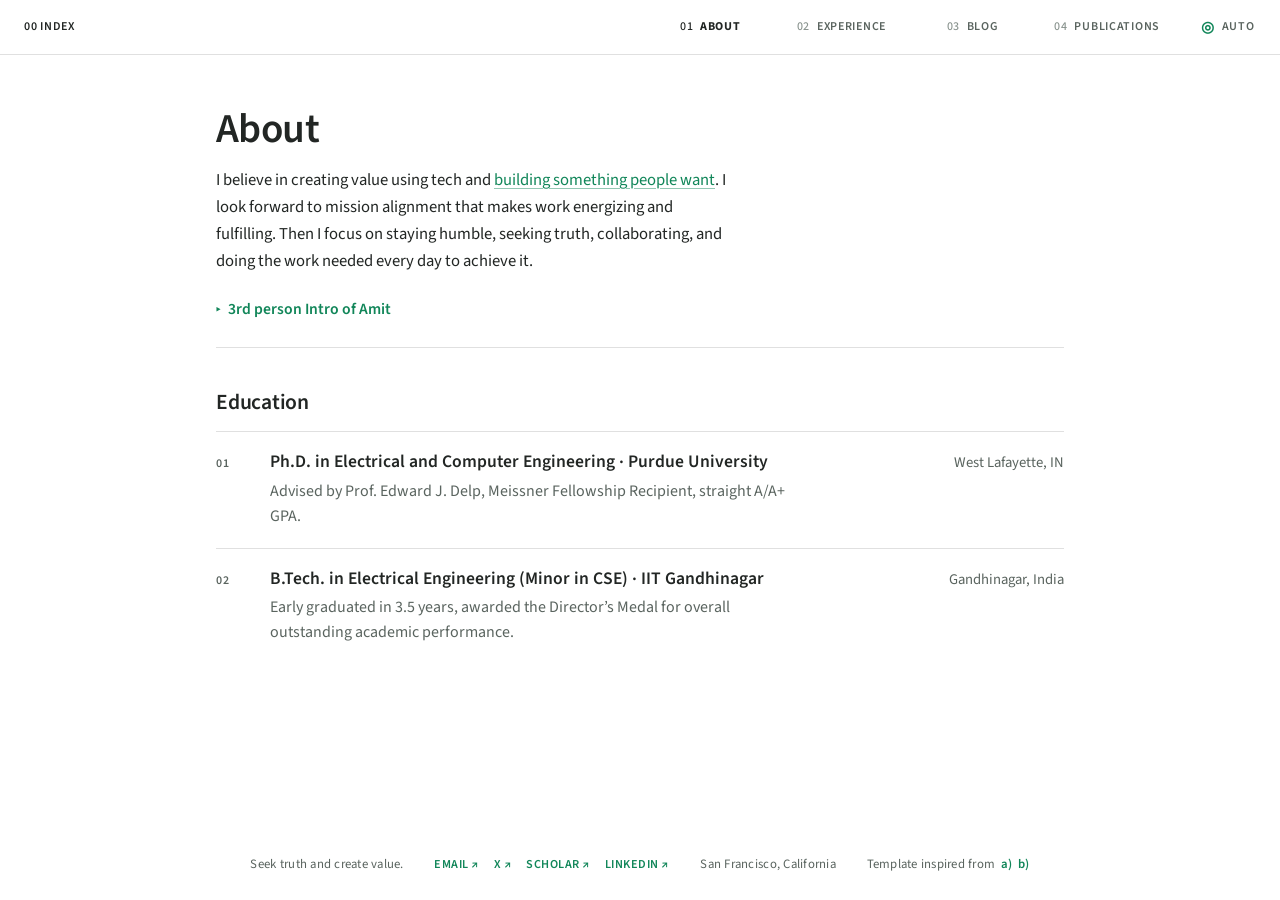
==== about/index.html @ ebe4e6be "Update personal philosophy statement on homepage and About page" ====
<!DOCTYPE html>
<html lang="en">
<head>
  <meta charset="UTF-8">
  <meta name="viewport" content="width=device-width, initial-scale=1">
  <title>About — Amit Kumar Singh Yadav</title>
  <meta name="description" content="Philosophy, biography, and education of Amit Kumar Singh Yadav.">
  <link rel="preconnect" href="https://fonts.googleapis.com">
  <link rel="preconnect" href="https://fonts.gstatic.com" crossorigin>
  <link rel="stylesheet" href="https://fonts.googleapis.com/css2?family=Source+Sans+3:ital,wght@0,300..700;1,300..700&display=swap">
  <link rel="stylesheet" href="/assets/site.css?v=7">
  <script>
    (() => {
      const root = document.documentElement;
      try {
        localStorage.removeItem('amit-theme');
        localStorage.removeItem('theme');
        const stored = sessionStorage.getItem('amit-theme-mode');
        const mode = stored === 'light' || stored === 'dark' ? stored : 'auto';
        const theme = mode === 'auto'
          ? matchMedia('(prefers-color-scheme: dark)').matches ? 'dark' : 'light'
          : mode;
        root.dataset.theme = theme;
        root.dataset.themeMode = mode;
        root.style.colorScheme = theme;
      } catch (_) {}
    })();
  </script>
</head>
<body>
  <a class="skip-link" href="#main-content">Skip to content</a>

  <main id="main-content" class="inner-page">
    <nav class="in-page-nav" aria-label="Primary navigation">
      <div class="nav-index-slot">
        <a href="/">00 INDEX</a>
      </div>
      <div class="in-page-links">
        <a aria-current="page" href="/about/"><span>01</span> ABOUT</a>
        <a href="/experience/"><span>02</span> EXPERIENCE</a>
        <a href="/blog/"><span>03</span> BLOG</a>
        <a href="/publications/"><span>04</span> PUBLICATIONS</a>
      </div>
      <button class="theme-toggle" id="theme-toggle" type="button" aria-label="Choose color theme (Auto, Light, Dark)">
        <span aria-hidden="true">◎</span>
        <span id="theme-label">AUTO</span>
      </button>
    </nav>

    <div class="page-wrap">
      <header class="page-header">
        <h1>About</h1>
        <p>
          I believe in creating value using tech and <a href="https://www.ycombinator.com/library/8g-how-to-get-startup-ideas" target="_blank" rel="noreferrer">building something people want</a>. I look forward to mission alignment that makes work energizing and fulfilling. Then I focus on staying humble, seeking truth, collaborating, and doing the work needed every day to achieve it.
        </p>

        <details class="bio-dropdown">
          <summary>3rd person Intro of Amit</summary>
          <p>
            Amit Kumar Singh Yadav received his B.Tech. in Electrical Engineering and Computer Science from the Indian Institute of Technology Gandhinagar, India, graduating with the Director’s Medal. During his undergraduate studies, he was awarded international scholarships including JASSO and Mitacs to conduct research in Japan and Canada, respectively. He went on to receive his Ph.D. in Electrical and Computer Engineering from Purdue University, USA, where his doctoral research focused on self-supervised methods for speech forensics and on building interpretable, demographically unbiased forensic detectors for the <a href="https://www.darpa.mil/research/programs/semantic-forensics" target="_blank" rel="noreferrer">DARPA SemaFor program</a>. After his Ph.D., Amit worked as a Research Scientist at Meta, USA, where he worked on <a href="https://doi.org/10.1109/icassp49660.2025.10890743" target="_blank" rel="noreferrer">SpeechLLMs for speech recognition</a> at Meta Superintelligence Lab and on post-training 400B-parameter multimodal LLMs at Meta Reality Labs. He is a co-founder of <a href="https://www.fern.bot" target="_blank" rel="noreferrer">Fern</a> (Ishiki Labs Inc.), a <a href="https://www.ycombinator.com" target="_blank" rel="noreferrer">Y Combinator</a>-backed startup. He has published more than 20 papers at international conferences, with research interests spanning media forensics, speech recognition, and multimodal LLMs.
          </p>
        </details>
      </header>

      <section id="education" class="sub-section" aria-labelledby="edu-heading">
        <h2 id="edu-heading">Education</h2>
        <div class="clean-list">
          <article class="clean-row">
            <span class="row-num">01</span>
            <div>
              <div class="row-top">
                <h3 class="row-heading">Ph.D. in Electrical and Computer Engineering · Purdue University</h3>
                <span class="row-location">West Lafayette, IN</span>
              </div>
              <p class="row-desc">Advised by Prof. Edward J. Delp, Meissner Fellowship Recipient, straight A/A+ GPA.</p>
            </div>
          </article>

          <article class="clean-row">
            <span class="row-num">02</span>
            <div>
              <div class="row-top">
                <h3 class="row-heading">B.Tech. in Electrical Engineering (Minor in CSE) · IIT Gandhinagar</h3>
                <span class="row-location">Gandhinagar, India</span>
              </div>
              <p class="row-desc">Early graduated in 3.5 years, awarded the Director’s Medal for overall outstanding academic performance.</p>
            </div>
          </article>
        </div>
      </section>
    </div>
  </main>

  <footer class="site-footer">
    <span class="footer-statement">Seek truth and create value.</span>
    <div class="footer-socials">
      <a href="mailto:yadav48@purdue.edu">Email ↗</a>
      <a href="https://x.com/aksy_99" target="_blank" rel="noreferrer">X ↗</a>
      <a href="https://scholar.google.com/citations?hl=en&amp;user=-HZEXt0AAAAJ&amp;view_op=list_works&amp;sortby=pubdate" target="_blank" rel="noreferrer">Scholar ↗</a>
      <a href="https://www.linkedin.com/in/amit-kumar-singh-yadav/" target="_blank" rel="noreferrer">LinkedIn ↗</a>
    </div>
    <span class="footer-location">San Francisco, California</span>
    <span class="footer-credit">Template inspired from <a href="https://rosasalberto.com/" target="_blank" rel="noreferrer">a)</a> <a href="https://rikiyat.github.io/blog/weight-space-programming/" target="_blank" rel="noreferrer">b)</a></span>
  </footer>

  <script src="/assets/site.js?v=5"></script>
</body>
</html>
---- assets/site.css ----
:root {
  --surface: #ffffff;
  --surface-subtle: #f7f9f8;
  --text: #222624;
  --muted: #5a645f;
  --muted-soft: #8a948f;
  --line: rgba(0, 0, 0, 0.12);
  --line-strong: rgba(0, 0, 0, 0.22);
  --link: #118659;
  --link-hover: #0b6341;
  --link-text: #ffffff;
  --font-sans: 'Source Sans 3', 'Hiragino Sans', 'Hiragino Kaku Gothic ProN', 'Noto Sans JP', 'Lato', -apple-system, BlinkMacSystemFont, sans-serif;
}

[data-theme="dark"] {
  --surface: #0c0f0d;
  --surface-subtle: #131815;
  --text: #e9eeeb;
  --muted: #9aa6a0;
  --muted-soft: #66736c;
  --line: rgba(255, 255, 255, 0.13);
  --line-strong: rgba(255, 255, 255, 0.24);
  --link: #56cf96;
  --link-hover: #84e0b4;
  --link-text: #0c0f0d;
}

*, *::before, *::after {
  box-sizing: border-box;
  margin: 0;
  padding: 0;
}

html {
  scroll-behavior: smooth;
  background: var(--surface);
  min-width: 20rem;
  min-height: 100%;
}

body {
  background: var(--surface);
  color: var(--text);
  font-family: var(--font-sans);
  font-size: 17px;
  line-height: 1.58;
  min-height: 100svh;
  display: flex;
  flex-direction: column;
  text-rendering: optimizeLegibility;
  -webkit-font-smoothing: antialiased;
  transition: background-color 0.18s ease, color 0.18s ease;
  overflow-x: hidden;
}

body > main#main-content {
  flex: 1 0 auto;
  width: 100%;
}

::selection {
  background: rgba(17, 134, 89, 0.16);
  color: var(--text);
}

a {
  color: inherit;
  text-decoration: none;
}

button, a {
  -webkit-tap-highlight-color: transparent;
}

button {
  color: inherit;
  font: inherit;
}

:focus-visible {
  outline: 2px solid var(--link);
  outline-offset: 3px;
}

.skip-link {
  position: fixed;
  top: 0.5rem;
  left: 0.5rem;
  z-index: 999;
  background: var(--link);
  color: var(--link-text);
  font-family: var(--font-sans);
  font-size: 0.78rem;
  font-weight: 600;
  letter-spacing: 0.06em;
  text-transform: uppercase;
  padding: 0.6rem 0.85rem;
  transform: translateY(-150%);
}

.skip-link:focus {
  transform: translateY(0);
}

/* Uppercase Labels (Source Sans 3 with tabular numerals) */
.micro-label,
.in-page-nav,
.row-num,
.pub-index {
  font-family: var(--font-sans);
  font-variant-numeric: tabular-nums;
  letter-spacing: 0.06em;
  text-transform: uppercase;
  font-size: clamp(0.75rem, 0.8vw, 0.82rem);
  font-weight: 600;
  line-height: 1.4;
}

.micro-label,
.row-num,
.pub-index {
  color: var(--muted);
}

/* Top Navigation Bar */
.in-page-nav {
  position: sticky;
  top: 0;
  z-index: 30;
  background: var(--surface);
  border-bottom: 1px solid var(--line);
  display: grid;
  grid-template-columns: minmax(9rem, 1fr) auto 6.5rem;
  min-height: 3.4rem;
}

.nav-index-slot,
.in-page-links,
.theme-toggle {
  display: flex;
  align-items: center;
}

.nav-index-slot {
  padding: 0 1.5rem;
  color: var(--text);
}

.nav-index-slot a,
.in-page-links a {
  text-underline-offset: 0.25rem;
  text-decoration-color: transparent;
  text-decoration-thickness: 1px;
  transition: color 0.15s ease, text-decoration-color 0.15s ease;
}

.nav-index-slot a {
  display: flex;
  align-items: center;
  min-height: 3.4rem;
}

.in-page-links {
  align-self: stretch;
  align-items: stretch;
}

.in-page-links a {
  display: flex;
  align-items: center;
  justify-content: center;
  gap: 0.42rem;
  min-width: 8.2rem;
  min-height: 3.4rem;
  padding: 0 1rem;
  color: var(--muted);
}

.in-page-links a span {
  color: var(--muted-soft);
  font-weight: 500;
}

.in-page-links a[aria-current="page"] {
  color: var(--text);
  font-weight: 700;
}

.in-page-links a[aria-current="page"] span {
  color: var(--text);
}

.nav-index-slot a:hover,
.in-page-links a:hover,
.nav-index-slot a:focus-visible,
.in-page-links a:focus-visible {
  color: var(--link);
  text-decoration-line: underline;
  text-decoration-color: currentColor;
}

.in-page-links a:hover span,
.in-page-links a:focus-visible span {
  color: var(--link);
}

.theme-toggle {
  background: transparent;
  cursor: pointer;
  min-height: 3.4rem;
  font-family: var(--font-sans);
  font-weight: 600;
  letter-spacing: 0.06em;
  text-transform: uppercase;
  border: 0;
  justify-content: center;
  gap: 0.4rem;
  font-size: 0.75rem;
  color: var(--muted);
}

.theme-toggle > span:first-child {
  color: var(--link);
  font-size: 0.95rem;
}

.theme-toggle:hover,
.theme-toggle:focus-visible {
  color: var(--text);
}

/* =========================================================
   HOME PAGE (Single-Screen Clean Index with -> Rows)
   ========================================================= */
.home-page {
  display: flex;
  flex-direction: column;
  min-height: 0;
}

.home-hero {
  flex: 1 0 auto;
  display: flex;
  align-items: center;
  background: var(--surface);
}

.home-hero-copy {
  width: min(100%, 58rem);
  margin: 0 auto;
  padding: clamp(2rem, 4vw, 3.4rem) clamp(1.5rem, 3.5vw, 2.5rem);
}

.home-hero-top {
  display: grid;
  grid-template-columns: 12rem minmax(0, 1fr);
  gap: clamp(1.5rem, 3vw, 2.4rem);
  align-items: center;
}

.home-portrait {
  width: 12rem;
  height: 12rem;
  object-fit: cover;
  border-radius: 6px;
  border: 1px solid var(--line);
  display: block;
}

.home-hero-intro h1 {
  font-family: var(--font-sans);
  font-size: clamp(2.25rem, 3.2vw, 2.95rem);
  font-weight: 600;
  letter-spacing: -0.015em;
  line-height: 1.08;
}

.home-hero-intro > p {
  max-width: 62ch;
  margin-top: 0.85rem;
  font-size: clamp(1.02rem, 1.08vw, 1.1rem);
  font-weight: 400;
  line-height: 1.6;
  color: var(--text);
}

.home-hero-intro > p a,
.prose-link {
  color: var(--link);
  text-decoration: underline 1px rgba(17, 134, 89, 0.45);
  text-underline-offset: 3px;
  transition: color 0.15s ease;
}

[data-theme="dark"] .home-hero-intro > p a,
[data-theme="dark"] .prose-link {
  text-decoration-color: rgba(86, 207, 150, 0.45);
}

.home-hero-intro > p a:hover,
.prose-link:hover {
  color: var(--link-hover);
}

/* Horizontal -> Navigation Rows */
.home-link-list {
  width: 100%;
  margin-top: clamp(1.8rem, 2.8vw, 2.5rem);
  border-bottom: 1px solid var(--line);
}

.home-link-list a {
  display: grid;
  grid-template-columns: minmax(9.5rem, 11rem) minmax(0, 1fr) 1.25rem;
  align-items: center;
  gap: 1.5rem;
  min-height: 3.85rem;
  padding: 0.8rem 0.25rem;
  border-top: 1px solid var(--line);
  transition: color 0.15s ease;
}

.home-link-title {
  font-family: var(--font-sans);
  font-variant-numeric: tabular-nums;
  letter-spacing: 0.06em;
  text-transform: uppercase;
  font-size: 0.82rem;
  font-weight: 600;
  color: var(--text);
  display: inline-flex;
  align-items: center;
  gap: 0.5rem;
}

.home-link-title > span {
  color: var(--muted-soft);
  font-weight: 500;
}

.home-link-description {
  font-family: var(--font-sans);
  font-size: 1rem;
  font-weight: 400;
  line-height: 1.45;
  color: var(--muted);
  transition: color 0.15s ease;
}

.home-link-arrow {
  font-size: 1.05rem;
  color: var(--muted);
  justify-self: end;
  transition: transform 0.18s ease, color 0.18s ease;
}

.home-link-list a:hover .home-link-title,
.home-link-list a:focus-visible .home-link-title {
  color: var(--link);
}

.home-link-list a:hover .home-link-title > span,
.home-link-list a:focus-visible .home-link-title > span {
  color: var(--link);
}

.home-link-list a:hover .home-link-description,
.home-link-list a:focus-visible .home-link-description {
  color: var(--text);
}

.home-link-list a:hover .home-link-arrow,
.home-link-list a:focus-visible .home-link-arrow {
  color: var(--link);
  transform: translateX(4px);
}

/* =========================================================
   INNER PAGES (About, Experience, Blog, Publications)
   ========================================================= */
.inner-page {
  background: var(--surface);
}

.page-wrap {
  width: min(100%, 58rem);
  margin: 0 auto;
  padding: clamp(2.2rem, 4vw, 3.4rem) clamp(1.5rem, 3.5vw, 2.5rem) clamp(3rem, 5vw, 4.5rem);
}

.page-header {
  padding-bottom: 1.6rem;
  border-bottom: 1px solid var(--line);
}

.page-header h1 {
  font-family: var(--font-sans);
  font-size: clamp(2.2rem, 3.2vw, 2.85rem);
  font-weight: 600;
  letter-spacing: -0.015em;
  line-height: 1.12;
}

.page-header > p {
  max-width: 64ch;
  margin-top: 0.9rem;
  font-size: clamp(1.04rem, 1.1vw, 1.12rem);
  font-weight: 400;
  line-height: 1.62;
  color: var(--text);
}

.page-header > p a {
  color: var(--link);
  text-decoration: underline 1px rgba(17, 134, 89, 0.45);
  text-underline-offset: 3px;
}

[data-theme="dark"] .page-header > p a {
  text-decoration-color: rgba(86, 207, 150, 0.45);
}

/* Collapsible 3rd-person Bio Dropdown on About Page */
.bio-dropdown {
  margin-top: 1.25rem;
}

.bio-dropdown summary {
  cursor: pointer;
  list-style: none;
  display: inline-flex;
  align-items: center;
  gap: 0.45rem;
  font-size: 0.98rem;
  font-weight: 600;
  color: var(--link);
  user-select: none;
}

.bio-dropdown summary::-webkit-details-marker {
  display: none;
}

.bio-dropdown summary::before {
  content: "▸";
  display: inline-block;
  font-size: 0.9rem;
  transition: transform 0.15s ease;
}

.bio-dropdown[open] summary::before {
  transform: rotate(90deg);
}

.bio-dropdown summary:hover {
  color: var(--link-hover);
}

.bio-dropdown p {
  margin-top: 0.75rem;
  max-width: 65ch;
  font-size: 1.02rem;
  line-height: 1.64;
  color: var(--muted);
}

.bio-dropdown p a {
  color: var(--link);
  text-decoration: underline 1px rgba(17, 134, 89, 0.45);
  text-underline-offset: 3px;
}

/* Subsections & Clean Hairline Rows */
.sub-section {
  margin-top: 2.4rem;
}

.sub-section h2 {
  font-family: var(--font-sans);
  font-size: 1.35rem;
  font-weight: 600;
  letter-spacing: -0.01em;
  padding-bottom: 0.65rem;
  border-bottom: 1px solid var(--line);
  color: var(--text);
}

.clean-list {
  list-style: none;
}

.clean-row {
  display: grid;
  grid-template-columns: 2.4rem minmax(0, 1fr);
  gap: 0.5rem 1rem;
  align-items: baseline;
  padding: 1.15rem 0;
  border-bottom: 1px solid var(--line);
}

.clean-row:last-child {
  border-bottom: 0;
}

.row-top {
  display: flex;
  flex-wrap: wrap;
  justify-content: space-between;
  align-items: baseline;
  gap: 0.35rem 1rem;
}

.row-heading {
  font-size: 1.1rem;
  font-weight: 600;
  line-height: 1.35;
  color: var(--text);
}

.row-heading a {
  color: var(--text);
}

.row-heading a:hover {
  color: var(--link);
  text-decoration: underline 1px;
  text-underline-offset: 3px;
}

.row-location {
  font-size: 0.92rem;
  color: var(--muted);
}

.row-desc {
  margin-top: 0.25rem;
  font-size: 1rem;
  line-height: 1.58;
  color: var(--muted);
  max-width: 66ch;
}

.row-links {
  display: flex;
  flex-wrap: wrap;
  gap: 0.9rem;
  margin-top: 0.55rem;
}

.row-links a {
  font-size: 0.88rem;
  font-weight: 600;
  color: var(--link);
}

.row-links a:hover {
  color: var(--link-hover);
  text-decoration: underline 1px;
  text-underline-offset: 3px;
}

/* Publications Clean List */
.pub-group {
  margin-top: 2.2rem;
}

.pub-group h2 {
  font-size: 1.15rem;
  font-weight: 600;
  color: var(--text);
  padding-bottom: 0.6rem;
  border-bottom: 1px solid var(--line);
}

.pub-list {
  list-style: none;
}

.pub-row {
  display: grid;
  grid-template-columns: 2.4rem minmax(0, 1fr) auto;
  gap: 0.45rem 1.15rem;
  align-items: baseline;
  padding: 0.9rem 0;
  border-bottom: 1px solid var(--line);
}

.pub-row:last-child {
  border-bottom: 0;
}

.pub-title {
  font-size: 1.02rem;
  font-weight: 600;
  line-height: 1.42;
  color: var(--text);
}

.pub-title a:hover {
  color: var(--link);
  text-decoration: underline 1px;
  text-underline-offset: 3px;
}

.pub-authors {
  margin-top: 0.18rem;
  font-size: 0.93rem;
  line-height: 1.48;
  color: var(--muted);
}

.pub-links {
  display: flex;
  gap: 0.75rem;
  white-space: nowrap;
}

.pub-links a {
  font-size: 0.82rem;
  font-weight: 600;
  color: var(--link);
}

.pub-links a:hover {
  color: var(--link-hover);
  text-decoration: underline 1px;
  text-underline-offset: 3px;
}

.subtle-note {
  margin-top: 1.5rem;
  font-size: 0.94rem;
  color: var(--muted);
}

/* =========================================================
   SITE FOOTER
   ========================================================= */
.site-footer {
  background: var(--surface);
  min-height: 4rem;
  color: var(--text);
  display: flex;
  flex-wrap: wrap;
  align-items: center;
  justify-content: center;
  gap: 0.65rem clamp(1.2rem, 2.4vw, 2.4rem);
  padding: 0.9rem 1.25rem 1.25rem;
}

.footer-statement,
.footer-location,
.footer-credit {
  color: var(--muted);
  font-family: var(--font-sans);
  letter-spacing: 0.02em;
  white-space: nowrap;
  font-size: clamp(0.8rem, 0.84vw, 0.88rem);
  font-weight: 400;
  line-height: 1.4;
}

.footer-credit a {
  color: var(--link);
  font-weight: 600;
  margin-left: 0.15rem;
}

.footer-credit a:hover,
.footer-credit a:focus-visible {
  color: var(--link-hover);
  text-decoration: underline 1px;
  text-underline-offset: 3px;
}

.footer-socials {
  display: flex;
  align-items: center;
  justify-content: center;
  gap: clamp(0.65rem, 1.1vw, 1.1rem);
  white-space: nowrap;
}

.footer-socials a {
  color: var(--link);
  font-family: var(--font-sans);
  font-weight: 600;
  letter-spacing: 0.04em;
  text-transform: uppercase;
  border-bottom: 1px solid transparent;
  font-size: clamp(0.76rem, 0.8vw, 0.84rem);
}

.footer-socials a:hover,
.footer-socials a:focus-visible {
  color: var(--link-hover);
  border-bottom-color: currentColor;
}

/* =========================================================
   RESPONSIVE BREAKPOINTS
   ========================================================= */
@media (max-width: 64rem) {
  .in-page-nav {
    grid-template-columns: 1fr 6.2rem;
  }

  .nav-index-slot {
    grid-column: 1;
  }

  .theme-toggle {
    grid-area: 1 / 2;
  }

  .in-page-links {
    border-top: 1px solid var(--line);
    grid-column: 1 / -1;
    display: grid;
    grid-template-columns: repeat(4, 1fr);
  }

  .in-page-links a {
    min-width: 0;
    min-height: 3rem;
    padding: 0 0.5rem;
  }
}

@media (max-width: 52rem) {
  .home-hero-top {
    grid-template-columns: 1fr;
    gap: 1.25rem;
  }

  .home-portrait {
    width: 9.5rem;
    height: 9.5rem;
  }

  .pub-row {
    grid-template-columns: 2.2rem minmax(0, 1fr);
  }

  .pub-links {
    grid-column: 2;
  }
}

@media (max-width: 44rem) {
  .home-link-list a {
    grid-template-columns: 7.6rem minmax(0, 1fr) 1rem;
    gap: 0.75rem;
    padding: 0.75rem 0.1rem;
  }

  .home-link-title {
    font-size: 0.75rem;
    gap: 0.35rem;
  }

  .home-link-description {
    font-size: 0.92rem;
  }

  .in-page-links a {
    flex-direction: column;
    gap: 0.05rem;
    font-size: 0.68rem;
  }

  .footer-separator {
    display: none;
  }

  .site-footer {
    padding: 1.2rem 0.85rem;
    gap: 0.55rem 0.9rem;
  }
}
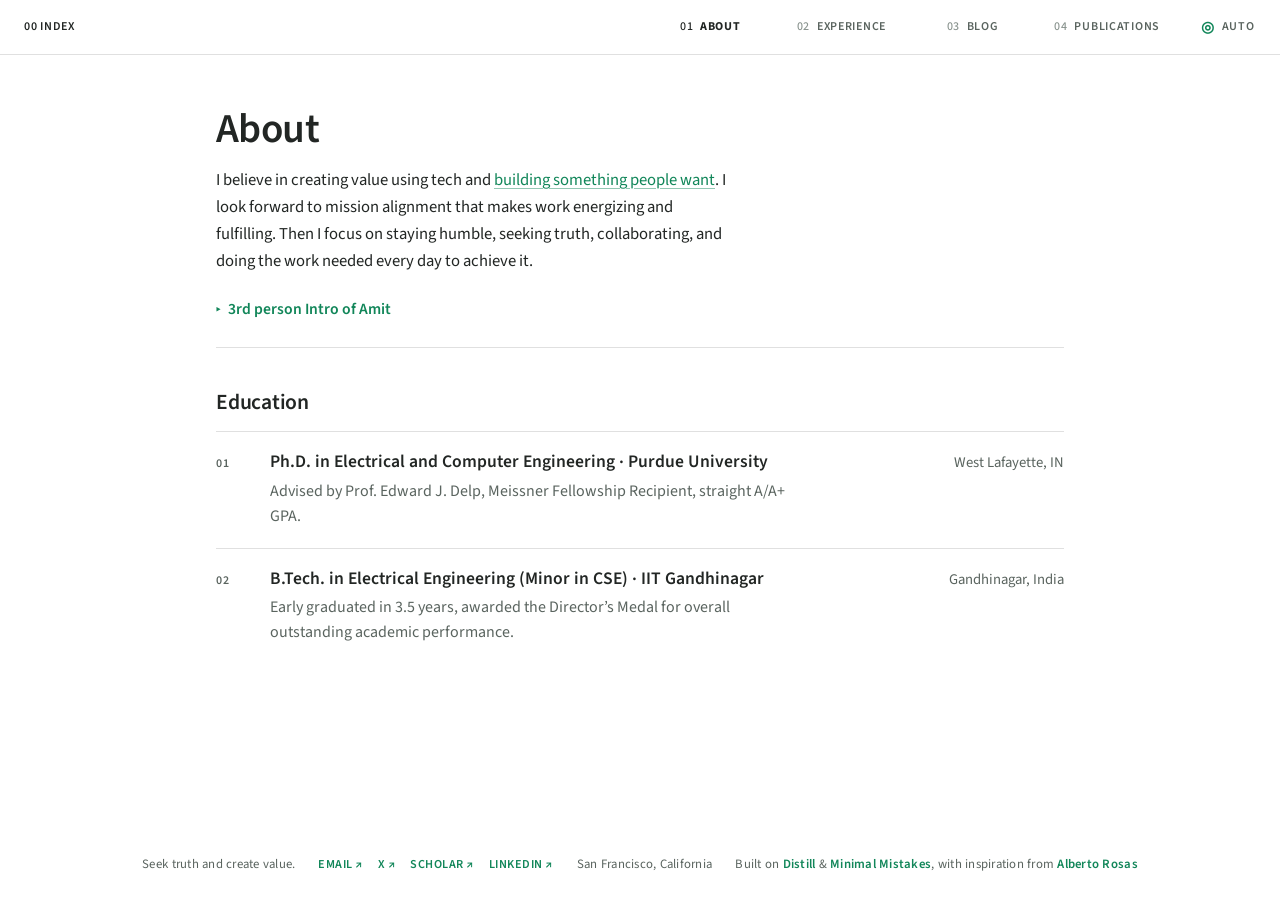
==== commit 8ff2a00b: "Update footer credit to Distill & Minimal Mistakes with inspiration from Alberto Rosas" ====
--- a/about/index.html
+++ b/about/index.html
@@ -8,7 +8,7 @@
   <link rel="preconnect" href="https://fonts.googleapis.com">
   <link rel="preconnect" href="https://fonts.gstatic.com" crossorigin>
   <link rel="stylesheet" href="https://fonts.googleapis.com/css2?family=Source+Sans+3:ital,wght@0,300..700;1,300..700&display=swap">
-  <link rel="stylesheet" href="/assets/site.css?v=7">
+  <link rel="stylesheet" href="/assets/site.css?v=8">
   <script>
     (() => {
       const root = document.documentElement;
@@ -100,7 +100,7 @@
       <a href="https://www.linkedin.com/in/amit-kumar-singh-yadav/" target="_blank" rel="noreferrer">LinkedIn ↗</a>
     </div>
     <span class="footer-location">San Francisco, California</span>
-    <span class="footer-credit">Template inspired from <a href="https://rosasalberto.com/" target="_blank" rel="noreferrer">a)</a> <a href="https://rikiyat.github.io/blog/weight-space-programming/" target="_blank" rel="noreferrer">b)</a></span>
+    <span class="footer-credit">Built on <a href="https://distill.pub/" target="_blank" rel="noreferrer">Distill</a> &amp; <a href="https://mademistakes.com/work/minimal-mistakes-jekyll-theme/" target="_blank" rel="noreferrer">Minimal Mistakes</a>, with inspiration from <a href="https://rosasalberto.com/" target="_blank" rel="noreferrer">Alberto Rosas</a></span>
   </footer>
 
   <script src="/assets/site.js?v=5"></script>
--- a/assets/site.css
+++ b/assets/site.css
@@ -644,7 +644,7 @@
   flex-wrap: wrap;
   align-items: center;
   justify-content: center;
-  gap: 0.65rem clamp(1.2rem, 2.4vw, 2.4rem);
+  gap: 0.6rem clamp(1rem, 1.8vw, 1.9rem);
   padding: 0.9rem 1.25rem 1.25rem;
 }
 
@@ -663,7 +663,6 @@
 .footer-credit a {
   color: var(--link);
   font-weight: 600;
-  margin-left: 0.15rem;
 }
 
 .footer-credit a:hover,
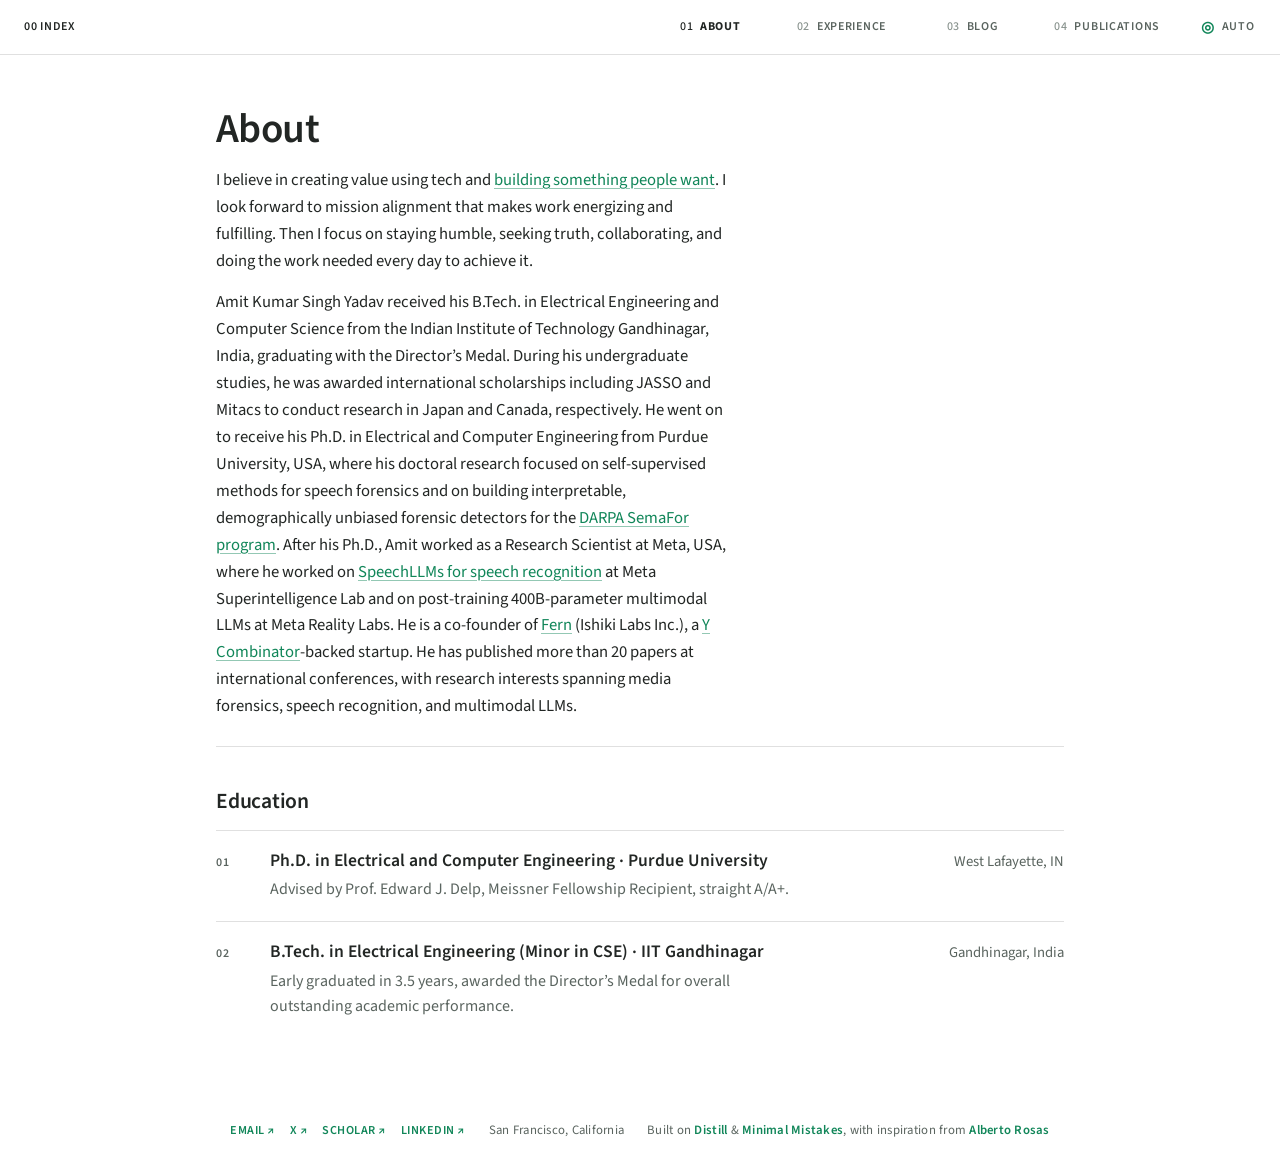
==== commit 3b2ce24f: "Refine homepage About/Experience summaries with lab links, inline 3rd-person bio on About, remove GP" ====
--- a/about/index.html
+++ b/about/index.html
@@ -8,7 +8,7 @@
   <link rel="preconnect" href="https://fonts.googleapis.com">
   <link rel="preconnect" href="https://fonts.gstatic.com" crossorigin>
   <link rel="stylesheet" href="https://fonts.googleapis.com/css2?family=Source+Sans+3:ital,wght@0,300..700;1,300..700&display=swap">
-  <link rel="stylesheet" href="/assets/site.css?v=8">
+  <link rel="stylesheet" href="/assets/site.css?v=9">
   <script>
     (() => {
       const root = document.documentElement;
@@ -53,13 +53,9 @@
         <p>
           I believe in creating value using tech and <a href="https://www.ycombinator.com/library/8g-how-to-get-startup-ideas" target="_blank" rel="noreferrer">building something people want</a>. I look forward to mission alignment that makes work energizing and fulfilling. Then I focus on staying humble, seeking truth, collaborating, and doing the work needed every day to achieve it.
         </p>
-
-        <details class="bio-dropdown">
-          <summary>3rd person Intro of Amit</summary>
-          <p>
-            Amit Kumar Singh Yadav received his B.Tech. in Electrical Engineering and Computer Science from the Indian Institute of Technology Gandhinagar, India, graduating with the Director’s Medal. During his undergraduate studies, he was awarded international scholarships including JASSO and Mitacs to conduct research in Japan and Canada, respectively. He went on to receive his Ph.D. in Electrical and Computer Engineering from Purdue University, USA, where his doctoral research focused on self-supervised methods for speech forensics and on building interpretable, demographically unbiased forensic detectors for the <a href="https://www.darpa.mil/research/programs/semantic-forensics" target="_blank" rel="noreferrer">DARPA SemaFor program</a>. After his Ph.D., Amit worked as a Research Scientist at Meta, USA, where he worked on <a href="https://doi.org/10.1109/icassp49660.2025.10890743" target="_blank" rel="noreferrer">SpeechLLMs for speech recognition</a> at Meta Superintelligence Lab and on post-training 400B-parameter multimodal LLMs at Meta Reality Labs. He is a co-founder of <a href="https://www.fern.bot" target="_blank" rel="noreferrer">Fern</a> (Ishiki Labs Inc.), a <a href="https://www.ycombinator.com" target="_blank" rel="noreferrer">Y Combinator</a>-backed startup. He has published more than 20 papers at international conferences, with research interests spanning media forensics, speech recognition, and multimodal LLMs.
-          </p>
-        </details>
+        <p>
+          Amit Kumar Singh Yadav received his B.Tech. in Electrical Engineering and Computer Science from the Indian Institute of Technology Gandhinagar, India, graduating with the Director’s Medal. During his undergraduate studies, he was awarded international scholarships including JASSO and Mitacs to conduct research in Japan and Canada, respectively. He went on to receive his Ph.D. in Electrical and Computer Engineering from Purdue University, USA, where his doctoral research focused on self-supervised methods for speech forensics and on building interpretable, demographically unbiased forensic detectors for the <a href="https://www.darpa.mil/research/programs/semantic-forensics" target="_blank" rel="noreferrer">DARPA SemaFor program</a>. After his Ph.D., Amit worked as a Research Scientist at Meta, USA, where he worked on <a href="https://doi.org/10.1109/icassp49660.2025.10890743" target="_blank" rel="noreferrer">SpeechLLMs for speech recognition</a> at Meta Superintelligence Lab and on post-training 400B-parameter multimodal LLMs at Meta Reality Labs. He is a co-founder of <a href="https://www.fern.bot" target="_blank" rel="noreferrer">Fern</a> (Ishiki Labs Inc.), a <a href="https://www.ycombinator.com" target="_blank" rel="noreferrer">Y Combinator</a>-backed startup. He has published more than 20 papers at international conferences, with research interests spanning media forensics, speech recognition, and multimodal LLMs.
+        </p>
       </header>
 
       <section id="education" class="sub-section" aria-labelledby="edu-heading">
@@ -72,7 +68,7 @@
                 <h3 class="row-heading">Ph.D. in Electrical and Computer Engineering · Purdue University</h3>
                 <span class="row-location">West Lafayette, IN</span>
               </div>
-              <p class="row-desc">Advised by Prof. Edward J. Delp, Meissner Fellowship Recipient, straight A/A+ GPA.</p>
+              <p class="row-desc">Advised by Prof. Edward J. Delp, Meissner Fellowship Recipient, straight A/A+.</p>
             </div>
           </article>
 
@@ -92,7 +88,6 @@
   </main>
 
   <footer class="site-footer">
-    <span class="footer-statement">Seek truth and create value.</span>
     <div class="footer-socials">
       <a href="mailto:yadav48@purdue.edu">Email ↗</a>
       <a href="https://x.com/aksy_99" target="_blank" rel="noreferrer">X ↗</a>
@@ -103,6 +98,6 @@
     <span class="footer-credit">Built on <a href="https://distill.pub/" target="_blank" rel="noreferrer">Distill</a> &amp; <a href="https://mademistakes.com/work/minimal-mistakes-jekyll-theme/" target="_blank" rel="noreferrer">Minimal Mistakes</a>, with inspiration from <a href="https://rosasalberto.com/" target="_blank" rel="noreferrer">Alberto Rosas</a></span>
   </footer>
 
-  <script src="/assets/site.js?v=5"></script>
+  <script src="/assets/site.js?v=9"></script>
 </body>
 </html>
--- a/assets/site.css
+++ b/assets/site.css
@@ -309,7 +309,8 @@
   border-bottom: 1px solid var(--line);
 }
 
-.home-link-list a {
+.home-link-list > a,
+.home-link-list > .home-link-row {
   display: grid;
   grid-template-columns: minmax(9.5rem, 11rem) minmax(0, 1fr) 1.25rem;
   align-items: center;
@@ -317,6 +318,7 @@
   min-height: 3.85rem;
   padding: 0.8rem 0.25rem;
   border-top: 1px solid var(--line);
+  cursor: pointer;
   transition: color 0.15s ease;
 }
 
@@ -347,6 +349,21 @@
   transition: color 0.15s ease;
 }
 
+.home-link-description a {
+  color: var(--link);
+  text-decoration: underline 1px rgba(17, 134, 89, 0.45);
+  text-underline-offset: 3px;
+  transition: color 0.15s ease;
+}
+
+[data-theme="dark"] .home-link-description a {
+  text-decoration-color: rgba(86, 207, 150, 0.45);
+}
+
+.home-link-description a:hover {
+  color: var(--link-hover);
+}
+
 .home-link-arrow {
   font-size: 1.05rem;
   color: var(--muted);
@@ -354,23 +371,31 @@
   transition: transform 0.18s ease, color 0.18s ease;
 }
 
-.home-link-list a:hover .home-link-title,
-.home-link-list a:focus-visible .home-link-title {
-  color: var(--link);
-}
-
-.home-link-list a:hover .home-link-title > span,
-.home-link-list a:focus-visible .home-link-title > span {
-  color: var(--link);
-}
-
-.home-link-list a:hover .home-link-description,
-.home-link-list a:focus-visible .home-link-description {
-  color: var(--text);
-}
-
-.home-link-list a:hover .home-link-arrow,
-.home-link-list a:focus-visible .home-link-arrow {
+.home-link-list > a:hover .home-link-title,
+.home-link-list > a:focus-visible .home-link-title,
+.home-link-list > .home-link-row:hover .home-link-title,
+.home-link-list > .home-link-row:focus-visible .home-link-title {
+  color: var(--link);
+}
+
+.home-link-list > a:hover .home-link-title > span,
+.home-link-list > a:focus-visible .home-link-title > span,
+.home-link-list > .home-link-row:hover .home-link-title > span,
+.home-link-list > .home-link-row:focus-visible .home-link-title > span {
+  color: var(--link);
+}
+
+.home-link-list > a:hover .home-link-description,
+.home-link-list > a:focus-visible .home-link-description,
+.home-link-list > .home-link-row:hover .home-link-description,
+.home-link-list > .home-link-row:focus-visible .home-link-description {
+  color: var(--text);
+}
+
+.home-link-list > a:hover .home-link-arrow,
+.home-link-list > a:focus-visible .home-link-arrow,
+.home-link-list > .home-link-row:hover .home-link-arrow,
+.home-link-list > .home-link-row:focus-visible .home-link-arrow {
   color: var(--link);
   transform: translateX(4px);
 }
@@ -747,7 +772,8 @@
 }
 
 @media (max-width: 44rem) {
-  .home-link-list a {
+  .home-link-list > a,
+  .home-link-list > .home-link-row {
     grid-template-columns: 7.6rem minmax(0, 1fr) 1rem;
     gap: 0.75rem;
     padding: 0.75rem 0.1rem;
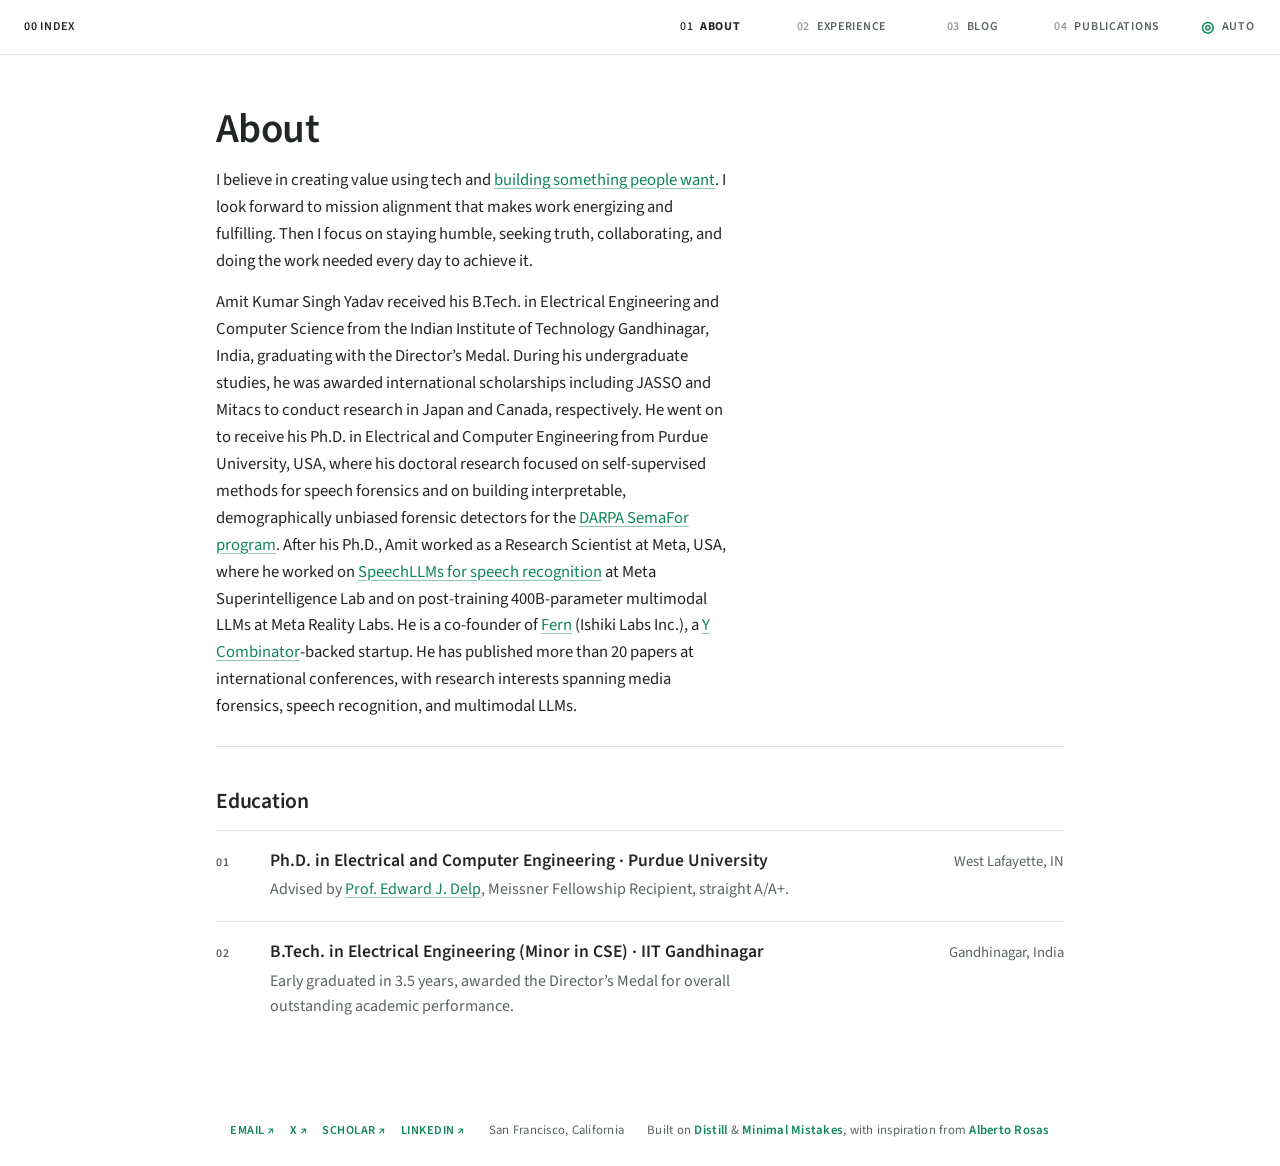
==== commit f7ff853b: "Update VIPER Lab, Prof. Edward J. Delp, and Maezono Lab URLs across homepage, About, and Experience" ====
--- a/about/index.html
+++ b/about/index.html
@@ -8,7 +8,7 @@
   <link rel="preconnect" href="https://fonts.googleapis.com">
   <link rel="preconnect" href="https://fonts.gstatic.com" crossorigin>
   <link rel="stylesheet" href="https://fonts.googleapis.com/css2?family=Source+Sans+3:ital,wght@0,300..700;1,300..700&display=swap">
-  <link rel="stylesheet" href="/assets/site.css?v=9">
+  <link rel="stylesheet" href="/assets/site.css?v=10">
   <script>
     (() => {
       const root = document.documentElement;
@@ -68,7 +68,7 @@
                 <h3 class="row-heading">Ph.D. in Electrical and Computer Engineering · Purdue University</h3>
                 <span class="row-location">West Lafayette, IN</span>
               </div>
-              <p class="row-desc">Advised by Prof. Edward J. Delp, Meissner Fellowship Recipient, straight A/A+.</p>
+              <p class="row-desc">Advised by <a class="prose-link" href="https://engineering.purdue.edu/~ace/" target="_blank" rel="noreferrer">Prof. Edward J. Delp</a>, Meissner Fellowship Recipient, straight A/A+.</p>
             </div>
           </article>
 
--- a/assets/site.css
+++ b/assets/site.css
@@ -546,6 +546,10 @@
   color: var(--text);
 }
 
+.row-heading a.prose-link {
+  color: var(--link);
+}
+
 .row-heading a:hover {
   color: var(--link);
   text-decoration: underline 1px;
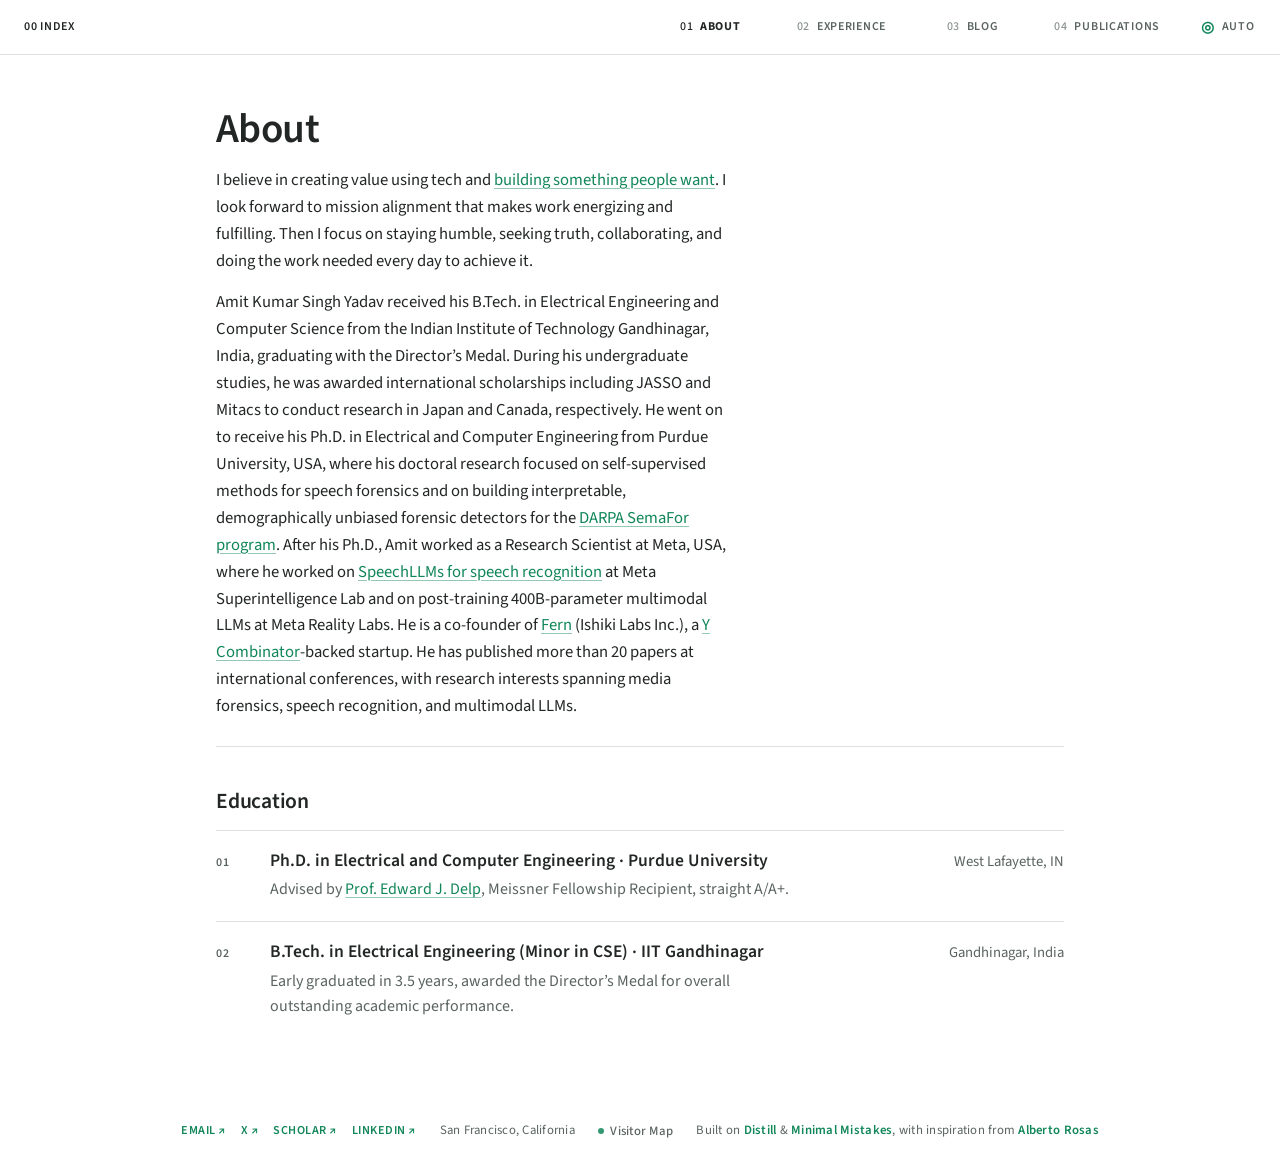
==== commit fff68dfd: "Add minimal blog back-link, Giscus reactions & comments, and site-wide live visit counter with world" ====
--- a/about/index.html
+++ b/about/index.html
@@ -8,7 +8,7 @@
   <link rel="preconnect" href="https://fonts.googleapis.com">
   <link rel="preconnect" href="https://fonts.gstatic.com" crossorigin>
   <link rel="stylesheet" href="https://fonts.googleapis.com/css2?family=Source+Sans+3:ital,wght@0,300..700;1,300..700&display=swap">
-  <link rel="stylesheet" href="/assets/site.css?v=10">
+  <link rel="stylesheet" href="/assets/site.css?v=11">
   <script>
     (() => {
       const root = document.documentElement;
@@ -95,9 +95,13 @@
       <a href="https://www.linkedin.com/in/amit-kumar-singh-yadav/" target="_blank" rel="noreferrer">LinkedIn ↗</a>
     </div>
     <span class="footer-location">San Francisco, California</span>
+    <button class="footer-visits" id="visitor-map-btn" type="button" aria-label="Open visitor map and stats">
+      <span class="visits-dot" aria-hidden="true"></span>
+      <span id="site-visits-label">Visitor Map</span>
+    </button>
     <span class="footer-credit">Built on <a href="https://distill.pub/" target="_blank" rel="noreferrer">Distill</a> &amp; <a href="https://mademistakes.com/work/minimal-mistakes-jekyll-theme/" target="_blank" rel="noreferrer">Minimal Mistakes</a>, with inspiration from <a href="https://rosasalberto.com/" target="_blank" rel="noreferrer">Alberto Rosas</a></span>
   </footer>
 
-  <script src="/assets/site.js?v=9"></script>
+  <script src="/assets/site.js?v=11"></script>
 </body>
 </html>
--- a/assets/site.css
+++ b/assets/site.css
@@ -701,6 +701,151 @@
   text-underline-offset: 3px;
 }
 
+.footer-visits {
+  display: inline-flex;
+  align-items: center;
+  gap: 0.4rem;
+  background: transparent;
+  border: 0;
+  cursor: pointer;
+  color: var(--muted);
+  font-family: var(--font-sans);
+  font-size: clamp(0.8rem, 0.84vw, 0.88rem);
+  font-weight: 500;
+  letter-spacing: 0.02em;
+  white-space: nowrap;
+  font-variant-numeric: tabular-nums;
+  transition: color 0.15s ease;
+}
+
+.footer-visits:hover,
+.footer-visits:focus-visible {
+  color: var(--link);
+}
+
+.visits-dot {
+  width: 6px;
+  height: 6px;
+  border-radius: 50%;
+  background: var(--link);
+  display: inline-block;
+  opacity: 0.85;
+}
+
+/* Visitor Map Modal */
+.vmap-backdrop {
+  position: fixed;
+  inset: 0;
+  z-index: 200;
+  background: rgba(0, 0, 0, 0.46);
+  backdrop-filter: blur(3px);
+  display: flex;
+  align-items: center;
+  justify-content: center;
+  padding: 1.25rem;
+}
+
+.vmap-backdrop[hidden] {
+  display: none !important;
+}
+
+.vmap-dialog {
+  width: min(100%, 44rem);
+  background: var(--surface);
+  color: var(--text);
+  border: 1px solid var(--line-strong);
+  border-radius: 8px;
+  padding: 1.25rem 1.4rem 1.35rem;
+  box-shadow: 0 18px 48px rgba(0, 0, 0, 0.28);
+}
+
+.vmap-head {
+  display: flex;
+  align-items: center;
+  justify-content: space-between;
+  gap: 1rem;
+  padding-bottom: 0.85rem;
+  border-bottom: 1px solid var(--line);
+}
+
+.vmap-head h2 {
+  font-size: 1.15rem;
+  font-weight: 600;
+  letter-spacing: -0.01em;
+}
+
+.vmap-close {
+  background: transparent;
+  border: 0;
+  cursor: pointer;
+  color: var(--muted);
+  font-size: 1.35rem;
+  line-height: 1;
+  padding: 0.15rem 0.4rem;
+}
+
+.vmap-close:hover {
+  color: var(--text);
+}
+
+.vmap-stats {
+  display: grid;
+  grid-template-columns: repeat(3, minmax(0, 1fr));
+  gap: 0.75rem;
+  margin-top: 0.95rem;
+}
+
+.vmap-stat {
+  padding: 0.65rem 0.8rem;
+  border: 1px solid var(--line);
+  border-radius: 6px;
+  background: var(--surface-subtle);
+}
+
+.vmap-stat-label {
+  display: block;
+  font-size: 0.74rem;
+  font-weight: 600;
+  letter-spacing: 0.05em;
+  text-transform: uppercase;
+  color: var(--muted);
+}
+
+.vmap-stat-val {
+  display: block;
+  margin-top: 0.15rem;
+  font-size: 1.3rem;
+  font-weight: 600;
+  font-variant-numeric: tabular-nums;
+  color: var(--text);
+}
+
+.vmap-canvas-wrap {
+  margin-top: 0.95rem;
+  border: 1px solid var(--line);
+  border-radius: 6px;
+  background: var(--surface-subtle);
+  overflow: hidden;
+  position: relative;
+}
+
+.vmap-canvas-wrap canvas {
+  display: block;
+  width: 100%;
+  height: auto;
+  aspect-ratio: 2 / 1;
+}
+
+.vmap-caption {
+  margin-top: 0.7rem;
+  display: flex;
+  flex-wrap: wrap;
+  justify-content: space-between;
+  gap: 0.4rem 1rem;
+  font-size: 0.84rem;
+  color: var(--muted);
+}
+
 .footer-socials {
   display: flex;
   align-items: center;
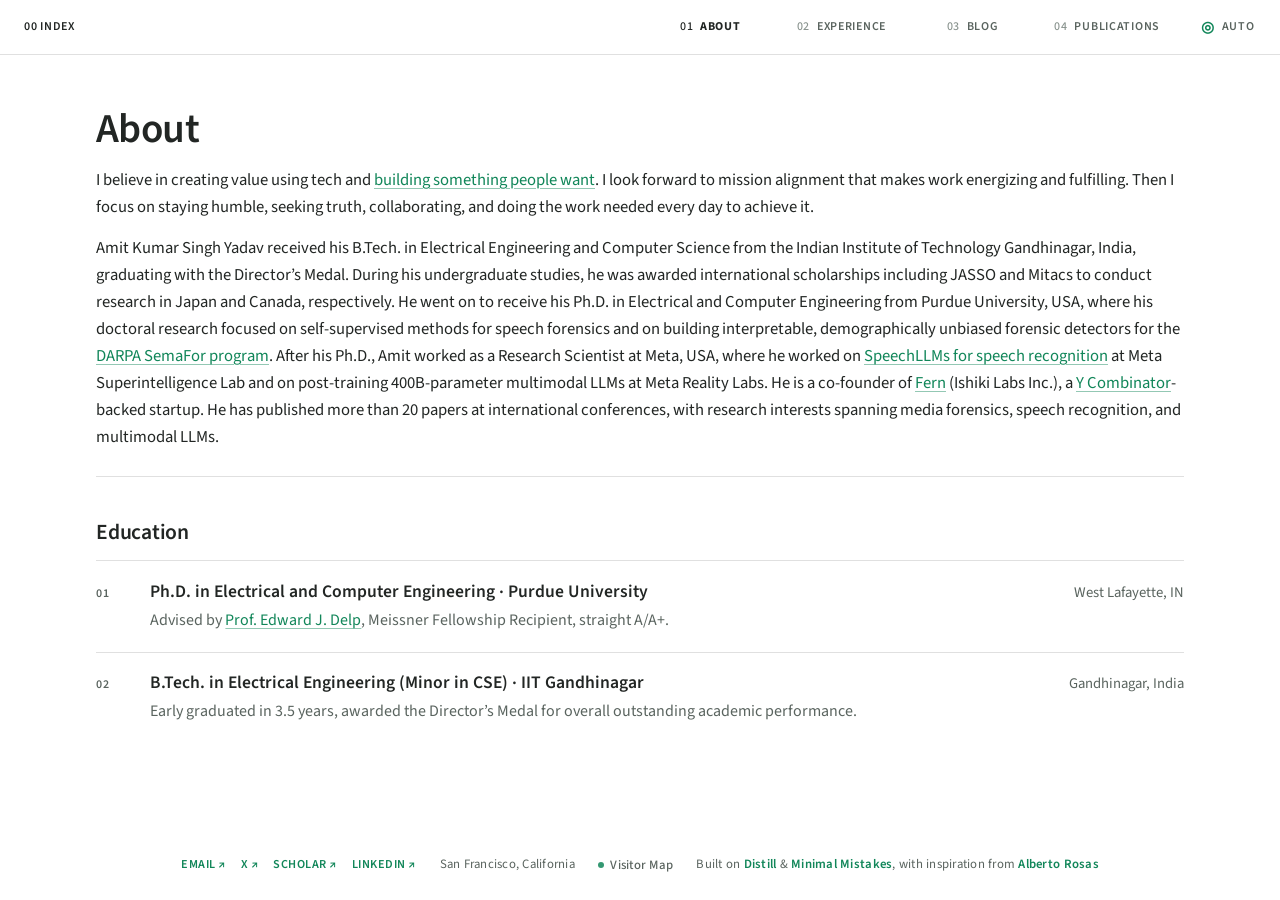
==== commit 0249f009: "Widen page container to 74rem and remove narrow 64ch paragraph caps so content uses full column widt" ====
--- a/about/index.html
+++ b/about/index.html
@@ -8,7 +8,7 @@
   <link rel="preconnect" href="https://fonts.googleapis.com">
   <link rel="preconnect" href="https://fonts.gstatic.com" crossorigin>
   <link rel="stylesheet" href="https://fonts.googleapis.com/css2?family=Source+Sans+3:ital,wght@0,300..700;1,300..700&display=swap">
-  <link rel="stylesheet" href="/assets/site.css?v=11">
+  <link rel="stylesheet" href="/assets/site.css?v=12">
   <script>
     (() => {
       const root = document.documentElement;
--- a/assets/site.css
+++ b/assets/site.css
@@ -246,9 +246,9 @@
 }
 
 .home-hero-copy {
-  width: min(100%, 58rem);
+  width: min(100%, 74rem);
   margin: 0 auto;
-  padding: clamp(2rem, 4vw, 3.4rem) clamp(1.5rem, 3.5vw, 2.5rem);
+  padding: clamp(2rem, 4vw, 3.4rem) clamp(1.5rem, 4vw, 3rem);
 }
 
 .home-hero-top {
@@ -276,7 +276,6 @@
 }
 
 .home-hero-intro > p {
-  max-width: 62ch;
   margin-top: 0.85rem;
   font-size: clamp(1.02rem, 1.08vw, 1.1rem);
   font-weight: 400;
@@ -408,9 +407,9 @@
 }
 
 .page-wrap {
-  width: min(100%, 58rem);
+  width: min(100%, 74rem);
   margin: 0 auto;
-  padding: clamp(2.2rem, 4vw, 3.4rem) clamp(1.5rem, 3.5vw, 2.5rem) clamp(3rem, 5vw, 4.5rem);
+  padding: clamp(2.2rem, 4vw, 3.4rem) clamp(1.5rem, 4vw, 3rem) clamp(3rem, 5vw, 4.5rem);
 }
 
 .page-header {
@@ -427,7 +426,6 @@
 }
 
 .page-header > p {
-  max-width: 64ch;
   margin-top: 0.9rem;
   font-size: clamp(1.04rem, 1.1vw, 1.12rem);
   font-weight: 400;
@@ -483,7 +481,6 @@
 
 .bio-dropdown p {
   margin-top: 0.75rem;
-  max-width: 65ch;
   font-size: 1.02rem;
   line-height: 1.64;
   color: var(--muted);
@@ -566,7 +563,6 @@
   font-size: 1rem;
   line-height: 1.58;
   color: var(--muted);
-  max-width: 66ch;
 }
 
 .row-links {
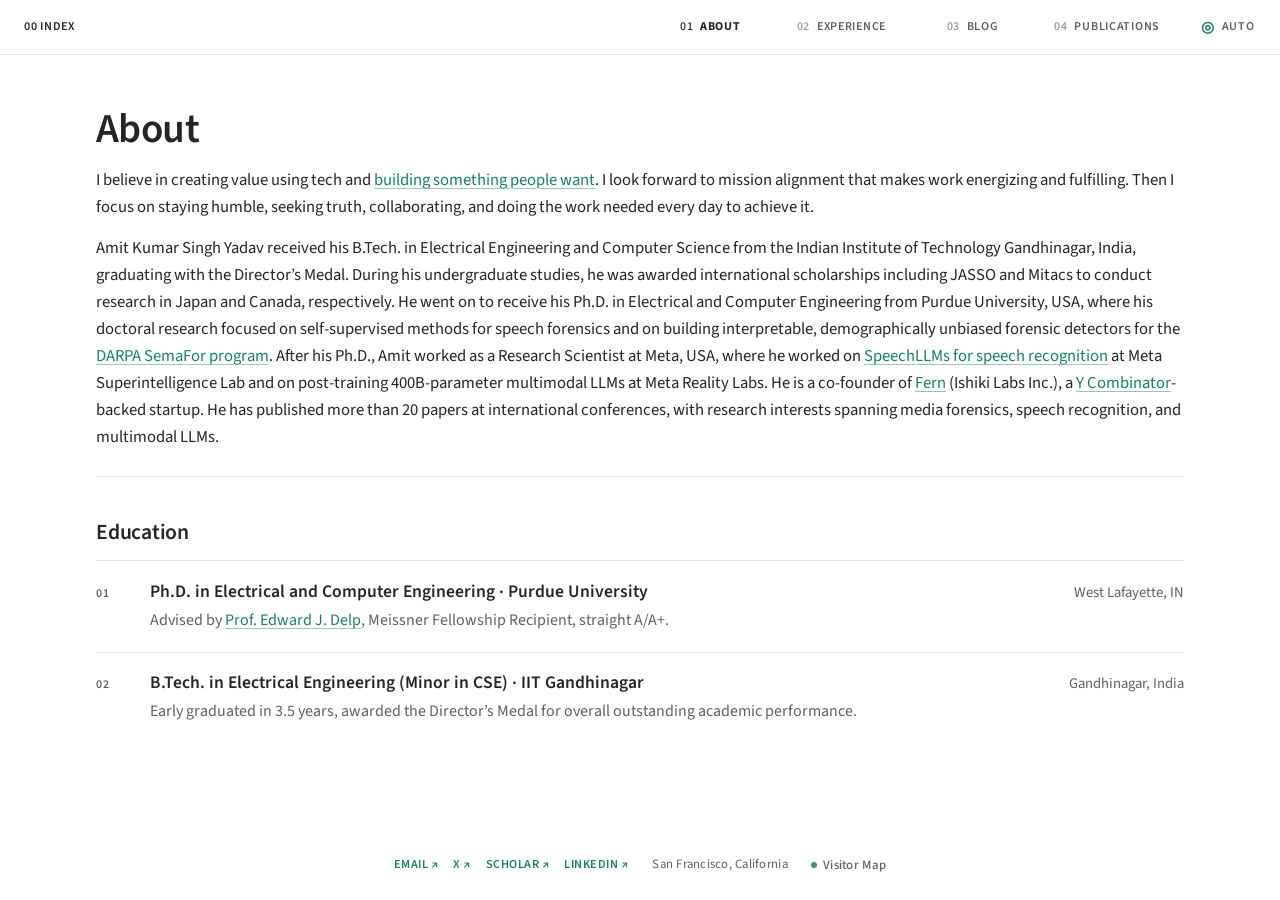
==== commit 02c00fea: "Replace blog back-link with unified 00 INDEX..04 PUBLICATIONS top bar; shorten template credit with " ====
--- a/about/index.html
+++ b/about/index.html
@@ -99,7 +99,6 @@
       <span class="visits-dot" aria-hidden="true"></span>
       <span id="site-visits-label">Visitor Map</span>
     </button>
-    <span class="footer-credit">Built on <a href="https://distill.pub/" target="_blank" rel="noreferrer">Distill</a> &amp; <a href="https://mademistakes.com/work/minimal-mistakes-jekyll-theme/" target="_blank" rel="noreferrer">Minimal Mistakes</a>, with inspiration from <a href="https://rosasalberto.com/" target="_blank" rel="noreferrer">Alberto Rosas</a></span>
   </footer>
 
   <script src="/assets/site.js?v=11"></script>
